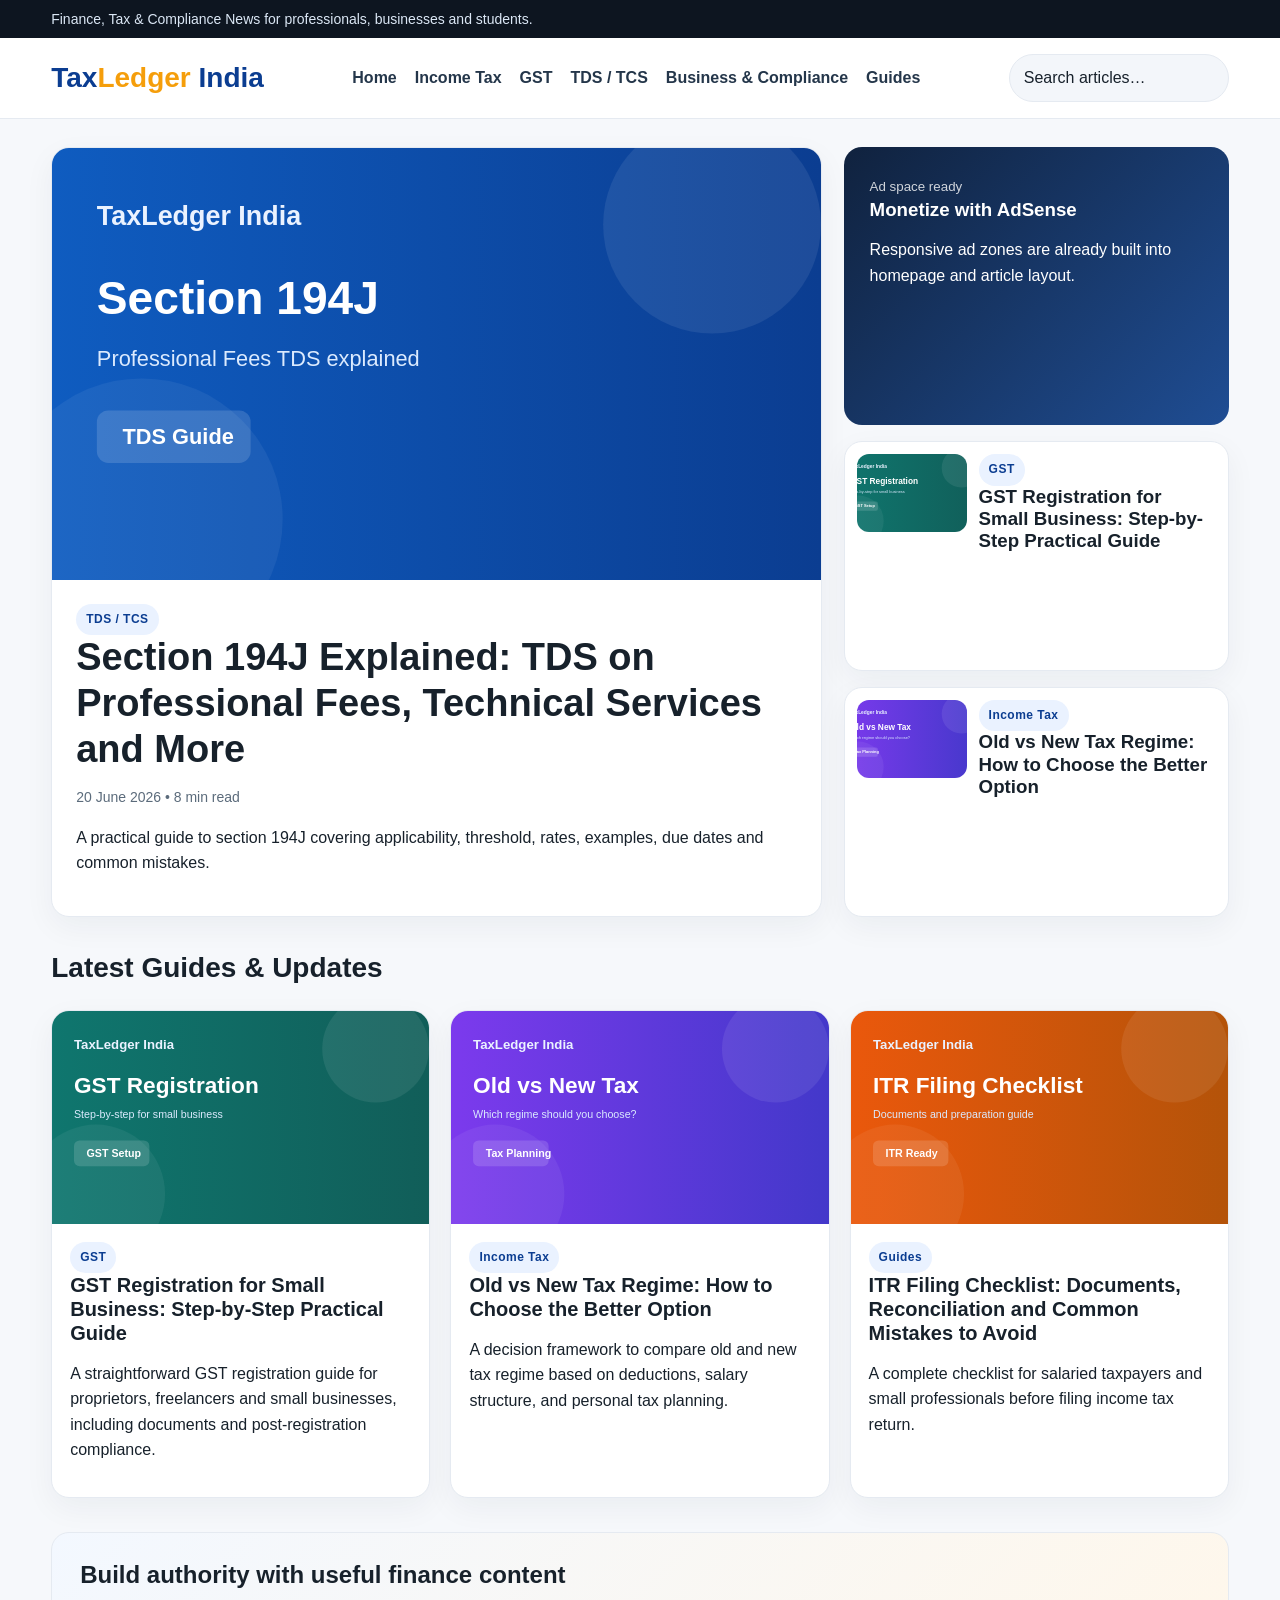
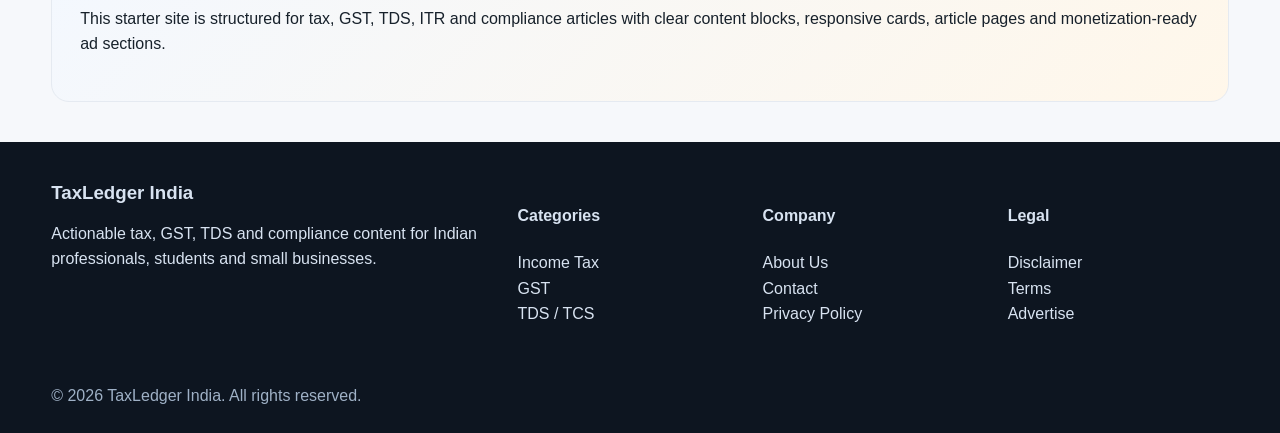
==== index.html @ ecf2db7e "Add files via upload" ====
<!doctype html><html><head><meta charset="utf-8"><meta name="viewport" content="width=device-width,initial-scale=1">
<title>TaxLedger India – Tax, GST, TDS & Compliance News</title><link rel="stylesheet" href="assets/style.css"></head><body>

<div class="topbar"><div class="container">Finance, Tax & Compliance News for professionals, businesses and students.</div></div>
<header class="header">
  <div class="container nav">
    <a class="logo" href="index.html">Tax<span>Ledger</span> India</a>
    <nav class="menu">
      <a href="index.html">Home</a>
      <a href="#">Income Tax</a>
      <a href="#">GST</a>
      <a href="#">TDS / TCS</a>
      <a href="#">Business & Compliance</a>
      <a href="#">Guides</a>
    </nav>
    <div class="search">Search articles…</div>
  </div>
</header>

<main class="container">
  <section class="hero">
    <article class="card hero-main">
      <img src="assets/images/tds-194j.svg" alt="Section 194J Explained: TDS on Professional Fees, Technical Services and More">
      <div class="content">
        <span class="badge">TDS / TCS</span>
        <h1><a href="section-194j-explained.html">Section 194J Explained: TDS on Professional Fees, Technical Services and More</a></h1>
        <p class="meta">20 June 2026 • 8 min read</p>
        <p>A practical guide to section 194J covering applicability, threshold, rates, examples, due dates and common mistakes.</p>
      </div>
    </article>
    <div class="sidebar-list">
      <div class="ad"><small>Ad space ready</small><h3>Monetize with AdSense</h3><p>Responsive ad zones are already built into homepage and article layout.</p></div>
      <div class="card list-item"><img src="assets/images/gst-reg.svg" alt=""><div><span class="badge">GST</span><h3><a href="gst-registration-small-business.html">GST Registration for Small Business: Step-by-Step Practical Guide</a></h3></div></div>
      <div class="card list-item"><img src="assets/images/old-new.svg" alt=""><div><span class="badge">Income Tax</span><h3><a href="old-vs-new-tax-regime.html">Old vs New Tax Regime: How to Choose the Better Option</a></h3></div></div>
    </div>
  </section>
  <section class="section">
    <div class="section-head"><h2>Latest Guides & Updates</h2></div>
    <div class="post-grid"><article class="card post-card"><img src="assets/images/gst-reg.svg" alt="GST Registration for Small Business: Step-by-Step Practical Guide"><div class="body"><span class="badge">GST</span><h3><a href="gst-registration-small-business.html">GST Registration for Small Business: Step-by-Step Practical Guide</a></h3><p>A straightforward GST registration guide for proprietors, freelancers and small businesses, including documents and post-registration compliance.</p></div></article><article class="card post-card"><img src="assets/images/old-new.svg" alt="Old vs New Tax Regime: How to Choose the Better Option"><div class="body"><span class="badge">Income Tax</span><h3><a href="old-vs-new-tax-regime.html">Old vs New Tax Regime: How to Choose the Better Option</a></h3><p>A decision framework to compare old and new tax regime based on deductions, salary structure, and personal tax planning.</p></div></article><article class="card post-card"><img src="assets/images/itr-checklist.svg" alt="ITR Filing Checklist: Documents, Reconciliation and Common Mistakes to Avoid"><div class="body"><span class="badge">Guides</span><h3><a href="itr-filing-checklist.html">ITR Filing Checklist: Documents, Reconciliation and Common Mistakes to Avoid</a></h3><p>A complete checklist for salaried taxpayers and small professionals before filing income tax return.</p></div></article></div>
  </section>
  <section class="section newsletter">
    <h2>Build authority with useful finance content</h2>
    <p>This starter site is structured for tax, GST, TDS, ITR and compliance articles with clear content blocks, responsive cards, article pages and monetization-ready ad sections.</p>
  </section>
</main>

<footer class="footer">
  <div class="container footer-grid">
    <div><h3>TaxLedger India</h3><p>Actionable tax, GST, TDS and compliance content for Indian professionals, students and small businesses.</p></div>
    <div><h4>Categories</h4><p><a href="#">Income Tax</a><br><a href="#">GST</a><br><a href="#">TDS / TCS</a></p></div>
    <div><h4>Company</h4><p><a href="#">About Us</a><br><a href="#">Contact</a><br><a href="#">Privacy Policy</a></p></div>
    <div><h4>Legal</h4><p><a href="#">Disclaimer</a><br><a href="#">Terms</a><br><a href="#">Advertise</a></p></div>
  </div>
  <div class="container" style="padding:0 0 24px;color:#9fb1c6">© <span data-year></span> TaxLedger India. All rights reserved.</div>
</footer>
<script src="assets/main.js"></script>

</body></html>
---- assets/style.css ----
:root{
  --bg:#f6f8fb;--card:#fff;--text:#17212b;--muted:#5b6b7b;--brand:#0f5cc0;--brand2:#0b3d91;--accent:#f59e0b;--border:#e5eaf1;
}
*{box-sizing:border-box} body{margin:0;font-family:Inter,Arial,sans-serif;background:var(--bg);color:var(--text);line-height:1.6}
a{text-decoration:none;color:inherit} img{max-width:100%;display:block}
.container{width:min(1180px,92%);margin:auto}
.topbar{background:#0d1520;color:#dbe7f5;font-size:14px;padding:8px 0}
.header{background:#fff;border-bottom:1px solid var(--border);position:sticky;top:0;z-index:5}
.nav{display:flex;align-items:center;justify-content:space-between;padding:16px 0;gap:20px}
.logo{font-weight:800;font-size:28px;color:var(--brand2)}
.logo span{color:var(--accent)}
.menu{display:flex;gap:18px;flex-wrap:wrap;font-weight:600;color:#24364a}
.hero{display:grid;grid-template-columns:2fr 1fr;gap:22px;margin:28px 0}
.card{background:var(--card);border:1px solid var(--border);border-radius:18px;overflow:hidden;box-shadow:0 10px 30px rgba(20,30,60,.05)}
.hero-main .content{padding:24px}
.badge{display:inline-block;background:#eaf2ff;color:var(--brand2);padding:6px 10px;border-radius:999px;font-size:12px;font-weight:700;letter-spacing:.04em}
h1,h2,h3{line-height:1.2;margin:0 0 10px}
.hero-main h1{font-size:38px}
.meta{color:var(--muted);font-size:14px}
.grid-2{display:grid;grid-template-columns:1fr 1fr;gap:18px}
.section{margin:34px 0}
.section-head{display:flex;justify-content:space-between;align-items:end;margin-bottom:16px}
.section-head h2{font-size:28px}
.post-grid{display:grid;grid-template-columns:repeat(3,1fr);gap:20px}
.post-card .body{padding:18px}
.post-card h3{font-size:20px;margin-bottom:8px}
.sidebar-list{display:grid;gap:16px}
.list-item{display:flex;gap:12px;padding:12px}
.list-item img{width:110px;height:78px;object-fit:cover;border-radius:12px}
.ad{background:linear-gradient(135deg,#10223e,#1f4d93);color:#fff;padding:26px;border-radius:18px}
.ad small{opacity:.8}
.newsletter{background:linear-gradient(135deg,#f3f8ff,#fff7ea);padding:28px;border-radius:18px;border:1px solid var(--border)}
.footer{background:#0d1520;color:#d8e3f1;margin-top:40px}
.footer-grid{display:grid;grid-template-columns:2fr 1fr 1fr 1fr;gap:24px;padding:40px 0}
.footer a{color:#d8e3f1}
.article-wrap{display:grid;grid-template-columns:2.2fr 1fr;gap:24px;margin:30px 0}
.article{padding:0 0 20px}
.article .content{padding:24px}
.article p{margin:0 0 16px}
.article h2{margin:26px 0 10px}
.breadcrumbs{font-size:14px;color:var(--muted);margin:18px 0}
.tag{display:inline-block;background:#f2f5f9;padding:8px 12px;border-radius:999px;margin:4px;font-size:13px}
.search{background:#f3f6fa;border:1px solid var(--border);padding:10px 14px;border-radius:999px;min-width:220px}
@media (max-width:960px){
  .hero,.article-wrap,.footer-grid,.post-grid{grid-template-columns:1fr}
  .grid-2{grid-template-columns:1fr}
  .hero-main h1{font-size:30px}
}
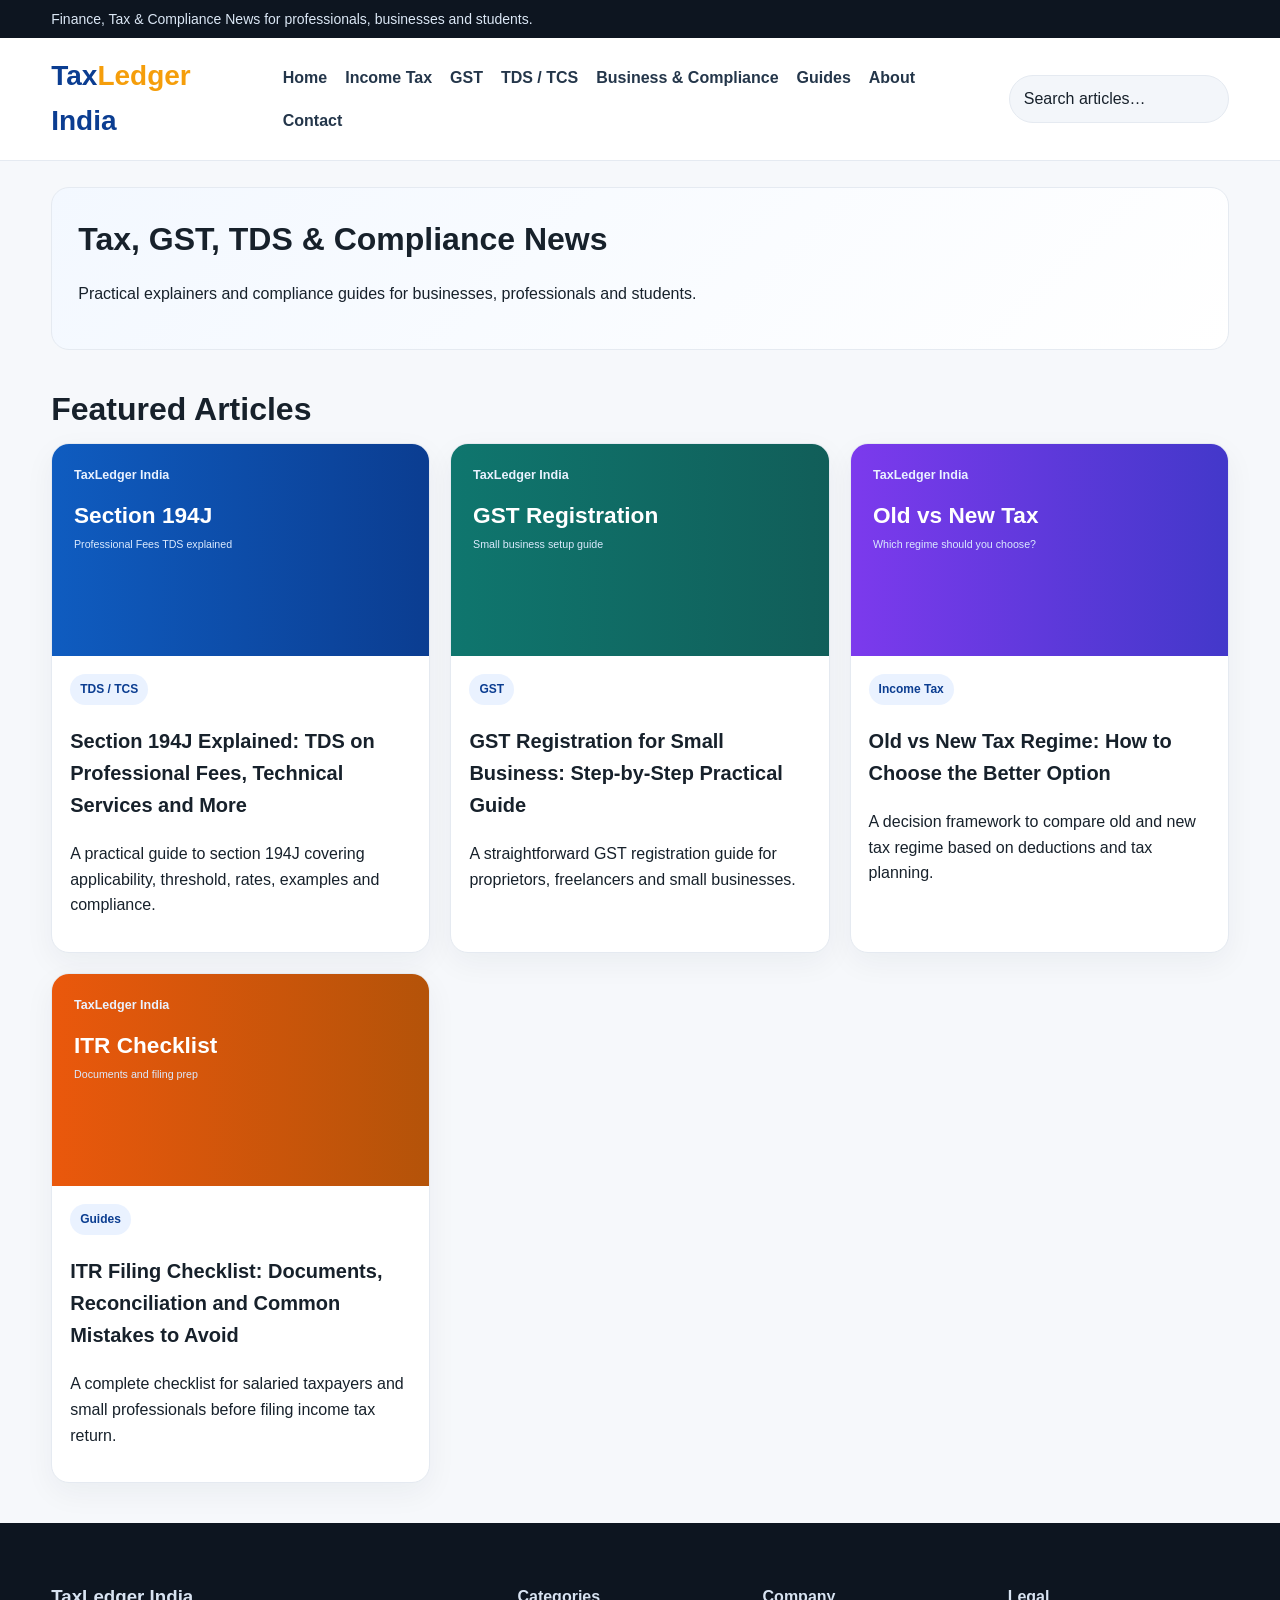
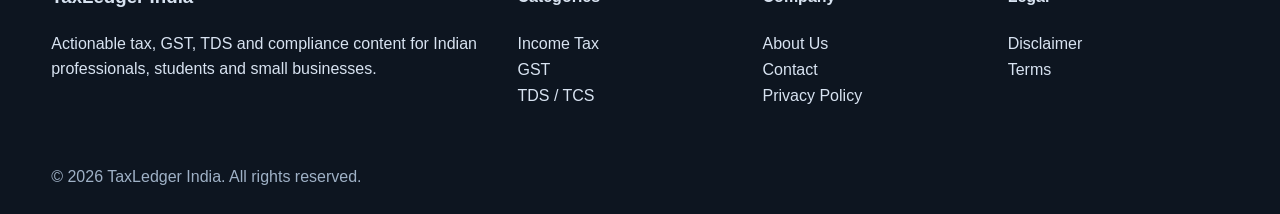
==== commit a89f2c40: "Add files via upload" ====
--- a/index.html
+++ b/index.html
@@ -1,58 +1,3 @@
-<!doctype html><html><head><meta charset="utf-8"><meta name="viewport" content="width=device-width,initial-scale=1">
-<title>TaxLedger India – Tax, GST, TDS & Compliance News</title><link rel="stylesheet" href="assets/style.css"></head><body>
-
-<div class="topbar"><div class="container">Finance, Tax & Compliance News for professionals, businesses and students.</div></div>
-<header class="header">
-  <div class="container nav">
-    <a class="logo" href="index.html">Tax<span>Ledger</span> India</a>
-    <nav class="menu">
-      <a href="index.html">Home</a>
-      <a href="#">Income Tax</a>
-      <a href="#">GST</a>
-      <a href="#">TDS / TCS</a>
-      <a href="#">Business & Compliance</a>
-      <a href="#">Guides</a>
-    </nav>
-    <div class="search">Search articles…</div>
-  </div>
-</header>
-
-<main class="container">
-  <section class="hero">
-    <article class="card hero-main">
-      <img src="assets/images/tds-194j.svg" alt="Section 194J Explained: TDS on Professional Fees, Technical Services and More">
-      <div class="content">
-        <span class="badge">TDS / TCS</span>
-        <h1><a href="section-194j-explained.html">Section 194J Explained: TDS on Professional Fees, Technical Services and More</a></h1>
-        <p class="meta">20 June 2026 • 8 min read</p>
-        <p>A practical guide to section 194J covering applicability, threshold, rates, examples, due dates and common mistakes.</p>
-      </div>
-    </article>
-    <div class="sidebar-list">
-      <div class="ad"><small>Ad space ready</small><h3>Monetize with AdSense</h3><p>Responsive ad zones are already built into homepage and article layout.</p></div>
-      <div class="card list-item"><img src="assets/images/gst-reg.svg" alt=""><div><span class="badge">GST</span><h3><a href="gst-registration-small-business.html">GST Registration for Small Business: Step-by-Step Practical Guide</a></h3></div></div>
-      <div class="card list-item"><img src="assets/images/old-new.svg" alt=""><div><span class="badge">Income Tax</span><h3><a href="old-vs-new-tax-regime.html">Old vs New Tax Regime: How to Choose the Better Option</a></h3></div></div>
-    </div>
-  </section>
-  <section class="section">
-    <div class="section-head"><h2>Latest Guides & Updates</h2></div>
-    <div class="post-grid"><article class="card post-card"><img src="assets/images/gst-reg.svg" alt="GST Registration for Small Business: Step-by-Step Practical Guide"><div class="body"><span class="badge">GST</span><h3><a href="gst-registration-small-business.html">GST Registration for Small Business: Step-by-Step Practical Guide</a></h3><p>A straightforward GST registration guide for proprietors, freelancers and small businesses, including documents and post-registration compliance.</p></div></article><article class="card post-card"><img src="assets/images/old-new.svg" alt="Old vs New Tax Regime: How to Choose the Better Option"><div class="body"><span class="badge">Income Tax</span><h3><a href="old-vs-new-tax-regime.html">Old vs New Tax Regime: How to Choose the Better Option</a></h3><p>A decision framework to compare old and new tax regime based on deductions, salary structure, and personal tax planning.</p></div></article><article class="card post-card"><img src="assets/images/itr-checklist.svg" alt="ITR Filing Checklist: Documents, Reconciliation and Common Mistakes to Avoid"><div class="body"><span class="badge">Guides</span><h3><a href="itr-filing-checklist.html">ITR Filing Checklist: Documents, Reconciliation and Common Mistakes to Avoid</a></h3><p>A complete checklist for salaried taxpayers and small professionals before filing income tax return.</p></div></article></div>
-  </section>
-  <section class="section newsletter">
-    <h2>Build authority with useful finance content</h2>
-    <p>This starter site is structured for tax, GST, TDS, ITR and compliance articles with clear content blocks, responsive cards, article pages and monetization-ready ad sections.</p>
-  </section>
-</main>
-
-<footer class="footer">
-  <div class="container footer-grid">
-    <div><h3>TaxLedger India</h3><p>Actionable tax, GST, TDS and compliance content for Indian professionals, students and small businesses.</p></div>
-    <div><h4>Categories</h4><p><a href="#">Income Tax</a><br><a href="#">GST</a><br><a href="#">TDS / TCS</a></p></div>
-    <div><h4>Company</h4><p><a href="#">About Us</a><br><a href="#">Contact</a><br><a href="#">Privacy Policy</a></p></div>
-    <div><h4>Legal</h4><p><a href="#">Disclaimer</a><br><a href="#">Terms</a><br><a href="#">Advertise</a></p></div>
-  </div>
-  <div class="container" style="padding:0 0 24px;color:#9fb1c6">© <span data-year></span> TaxLedger India. All rights reserved.</div>
-</footer>
-<script src="assets/main.js"></script>
-
-</body></html>+<!doctype html><html><head><meta charset="utf-8"><meta name="viewport" content="width=device-width,initial-scale=1"><title>TaxLedger India</title><link rel="stylesheet" href="assets/style.css"></head><body><div class="topbar"><div class="container">Finance, Tax & Compliance News for professionals, businesses and students.</div></div>
+<header class="header"><div class="container nav"><a class="logo" href="index.html">Tax<span>Ledger</span> India</a><nav class="menu">
+<a href="index.html">Home</a><a href="income-tax.html">Income Tax</a><a href="gst.html">GST</a><a href="tds-tcs.html">TDS / TCS</a><a href="business-compliance.html">Business & Compliance</a><a href="guides.html">Guides</a><a href="about.html">About</a><a href="contact.html">Contact</a></nav><div class="search">Search articles…</div></div></header><main class="container"><section class="category-hero"><h1>Tax, GST, TDS & Compliance News</h1><p>Practical explainers and compliance guides for businesses, professionals and students.</p></section><section class="section"><div class="section-head"><h2>Featured Articles</h2></div><div class="post-grid"><article class="card post-card"><img src="assets/images/tds-194j.svg" alt=""><div class="body"><span class="badge">TDS / TCS</span><h3><a href="section-194j-explained.html">Section 194J Explained: TDS on Professional Fees, Technical Services and More</a></h3><p>A practical guide to section 194J covering applicability, threshold, rates, examples and compliance.</p></div></article><article class="card post-card"><img src="assets/images/gst-reg.svg" alt=""><div class="body"><span class="badge">GST</span><h3><a href="gst-registration-small-business.html">GST Registration for Small Business: Step-by-Step Practical Guide</a></h3><p>A straightforward GST registration guide for proprietors, freelancers and small businesses.</p></div></article><article class="card post-card"><img src="assets/images/old-new.svg" alt=""><div class="body"><span class="badge">Income Tax</span><h3><a href="old-vs-new-tax-regime.html">Old vs New Tax Regime: How to Choose the Better Option</a></h3><p>A decision framework to compare old and new tax regime based on deductions and tax planning.</p></div></article><article class="card post-card"><img src="assets/images/itr-checklist.svg" alt=""><div class="body"><span class="badge">Guides</span><h3><a href="itr-filing-checklist.html">ITR Filing Checklist: Documents, Reconciliation and Common Mistakes to Avoid</a></h3><p>A complete checklist for salaried taxpayers and small professionals before filing income tax return.</p></div></article></div></section></main><footer class="footer"><div class="container footer-grid"><div><h3>TaxLedger India</h3><p>Actionable tax, GST, TDS and compliance content for Indian professionals, students and small businesses.</p></div><div><h4>Categories</h4><p><a href="income-tax.html">Income Tax</a><br><a href="gst.html">GST</a><br><a href="tds-tcs.html">TDS / TCS</a></p></div><div><h4>Company</h4><p><a href="about.html">About Us</a><br><a href="contact.html">Contact</a><br><a href="privacy-policy.html">Privacy Policy</a></p></div><div><h4>Legal</h4><p><a href="disclaimer.html">Disclaimer</a><br><a href="terms.html">Terms</a></p></div></div><div class="container" style="padding:0 0 24px;color:#9fb1c6">© <span data-year></span> TaxLedger India. All rights reserved.</div></footer><script src="assets/main.js"></script></body></html>
--- a/assets/style.css
+++ b/assets/style.css
@@ -1,49 +1,15 @@
 
-:root{
-  --bg:#f6f8fb;--card:#fff;--text:#17212b;--muted:#5b6b7b;--brand:#0f5cc0;--brand2:#0b3d91;--accent:#f59e0b;--border:#e5eaf1;
-}
+:root{--bg:#f6f8fb;--card:#fff;--text:#17212b;--muted:#5b6b7b;--brand:#0f5cc0;--brand2:#0b3d91;--accent:#f59e0b;--border:#e5eaf1}
 *{box-sizing:border-box} body{margin:0;font-family:Inter,Arial,sans-serif;background:var(--bg);color:var(--text);line-height:1.6}
 a{text-decoration:none;color:inherit} img{max-width:100%;display:block}
-.container{width:min(1180px,92%);margin:auto}
-.topbar{background:#0d1520;color:#dbe7f5;font-size:14px;padding:8px 0}
-.header{background:#fff;border-bottom:1px solid var(--border);position:sticky;top:0;z-index:5}
-.nav{display:flex;align-items:center;justify-content:space-between;padding:16px 0;gap:20px}
-.logo{font-weight:800;font-size:28px;color:var(--brand2)}
-.logo span{color:var(--accent)}
-.menu{display:flex;gap:18px;flex-wrap:wrap;font-weight:600;color:#24364a}
-.hero{display:grid;grid-template-columns:2fr 1fr;gap:22px;margin:28px 0}
+.container{width:min(1180px,92%);margin:auto}.topbar{background:#0d1520;color:#dbe7f5;font-size:14px;padding:8px 0}
+.header{background:#fff;border-bottom:1px solid var(--border);position:sticky;top:0;z-index:5}.nav{display:flex;align-items:center;justify-content:space-between;padding:16px 0;gap:20px}
+.logo{font-weight:800;font-size:28px;color:var(--brand2)}.logo span{color:var(--accent)}
+.menu{display:flex;gap:18px;flex-wrap:wrap;font-weight:600;color:#24364a}.search{background:#f3f6fa;border:1px solid var(--border);padding:10px 14px;border-radius:999px;min-width:220px}
 .card{background:var(--card);border:1px solid var(--border);border-radius:18px;overflow:hidden;box-shadow:0 10px 30px rgba(20,30,60,.05)}
-.hero-main .content{padding:24px}
-.badge{display:inline-block;background:#eaf2ff;color:var(--brand2);padding:6px 10px;border-radius:999px;font-size:12px;font-weight:700;letter-spacing:.04em}
-h1,h2,h3{line-height:1.2;margin:0 0 10px}
-.hero-main h1{font-size:38px}
-.meta{color:var(--muted);font-size:14px}
-.grid-2{display:grid;grid-template-columns:1fr 1fr;gap:18px}
-.section{margin:34px 0}
-.section-head{display:flex;justify-content:space-between;align-items:end;margin-bottom:16px}
-.section-head h2{font-size:28px}
-.post-grid{display:grid;grid-template-columns:repeat(3,1fr);gap:20px}
-.post-card .body{padding:18px}
-.post-card h3{font-size:20px;margin-bottom:8px}
-.sidebar-list{display:grid;gap:16px}
-.list-item{display:flex;gap:12px;padding:12px}
-.list-item img{width:110px;height:78px;object-fit:cover;border-radius:12px}
-.ad{background:linear-gradient(135deg,#10223e,#1f4d93);color:#fff;padding:26px;border-radius:18px}
-.ad small{opacity:.8}
-.newsletter{background:linear-gradient(135deg,#f3f8ff,#fff7ea);padding:28px;border-radius:18px;border:1px solid var(--border)}
-.footer{background:#0d1520;color:#d8e3f1;margin-top:40px}
-.footer-grid{display:grid;grid-template-columns:2fr 1fr 1fr 1fr;gap:24px;padding:40px 0}
-.footer a{color:#d8e3f1}
-.article-wrap{display:grid;grid-template-columns:2.2fr 1fr;gap:24px;margin:30px 0}
-.article{padding:0 0 20px}
-.article .content{padding:24px}
-.article p{margin:0 0 16px}
-.article h2{margin:26px 0 10px}
-.breadcrumbs{font-size:14px;color:var(--muted);margin:18px 0}
-.tag{display:inline-block;background:#f2f5f9;padding:8px 12px;border-radius:999px;margin:4px;font-size:13px}
-.search{background:#f3f6fa;border:1px solid var(--border);padding:10px 14px;border-radius:999px;min-width:220px}
-@media (max-width:960px){
-  .hero,.article-wrap,.footer-grid,.post-grid{grid-template-columns:1fr}
-  .grid-2{grid-template-columns:1fr}
-  .hero-main h1{font-size:30px}
-}
+.badge{display:inline-block;background:#eaf2ff;color:var(--brand2);padding:6px 10px;border-radius:999px;font-size:12px;font-weight:700}
+.post-grid{display:grid;grid-template-columns:repeat(3,1fr);gap:20px}.post-card .body{padding:18px}.post-card h3{font-size:20px}
+.section{margin:34px 0}.section-head h2,.category-hero h1{font-size:32px;margin:0 0 8px}.category-hero{padding:26px;border-radius:18px;background:linear-gradient(135deg,#f3f8ff,#fff);border:1px solid var(--border);margin:26px 0}
+.footer{background:#0d1520;color:#d8e3f1;margin-top:40px}.footer-grid{display:grid;grid-template-columns:2fr 1fr 1fr 1fr;gap:24px;padding:40px 0}.footer a{color:#d8e3f1}
+.article-wrap{display:grid;grid-template-columns:2.2fr 1fr;gap:24px;margin:30px 0}.article .content,.page-card{padding:24px}.meta{color:var(--muted);font-size:14px}.ad{background:linear-gradient(135deg,#10223e,#1f4d93);color:#fff;padding:26px;border-radius:18px}
+@media (max-width:960px){.post-grid,.article-wrap,.footer-grid{grid-template-columns:1fr}.nav{flex-wrap:wrap}}
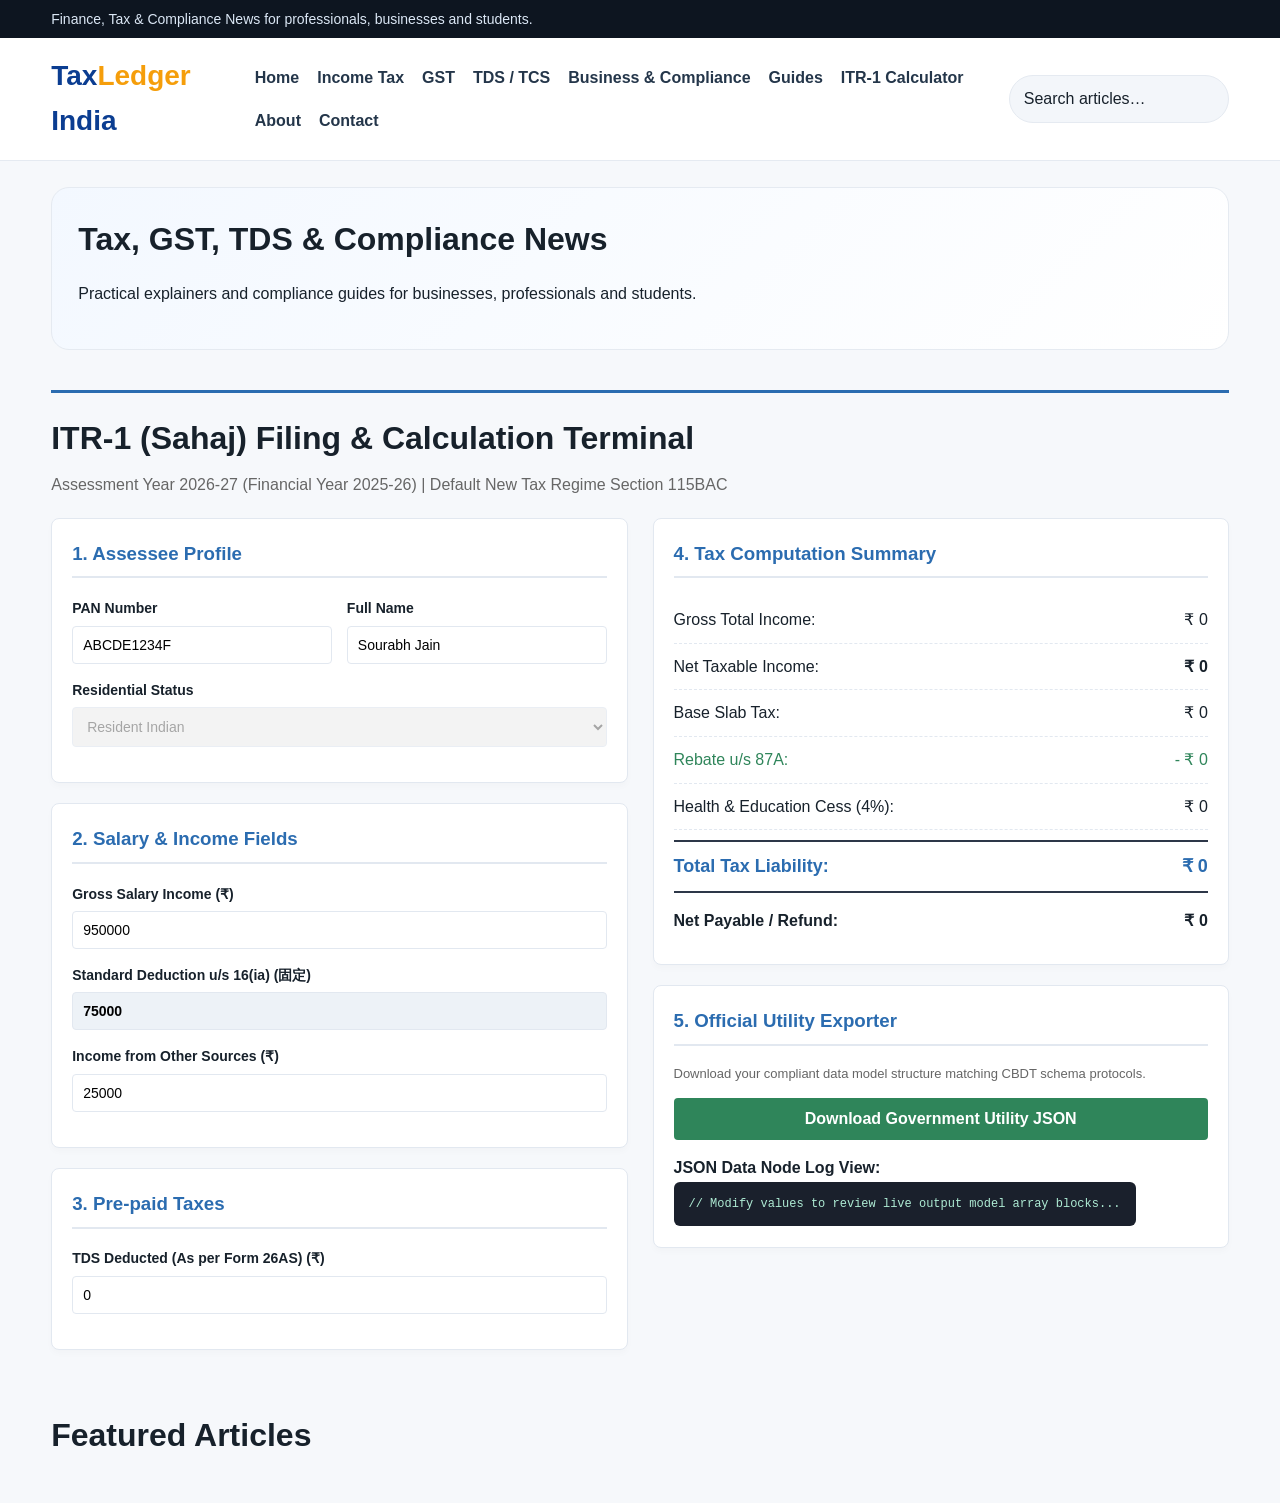
==== commit 6312bace: "Update index.html" ====
--- a/index.html
+++ b/index.html
@@ -1,3 +1,240 @@
-<!doctype html><html><head><meta charset="utf-8"><meta name="viewport" content="width=device-width,initial-scale=1"><title>TaxLedger India</title><link rel="stylesheet" href="assets/style.css"></head><body><div class="topbar"><div class="container">Finance, Tax & Compliance News for professionals, businesses and students.</div></div>
-<header class="header"><div class="container nav"><a class="logo" href="index.html">Tax<span>Ledger</span> India</a><nav class="menu">
-<a href="index.html">Home</a><a href="income-tax.html">Income Tax</a><a href="gst.html">GST</a><a href="tds-tcs.html">TDS / TCS</a><a href="business-compliance.html">Business & Compliance</a><a href="guides.html">Guides</a><a href="about.html">About</a><a href="contact.html">Contact</a></nav><div class="search">Search articles…</div></div></header><main class="container"><section class="category-hero"><h1>Tax, GST, TDS & Compliance News</h1><p>Practical explainers and compliance guides for businesses, professionals and students.</p></section><section class="section"><div class="section-head"><h2>Featured Articles</h2></div><div class="post-grid"><article class="card post-card"><img src="assets/images/tds-194j.svg" alt=""><div class="body"><span class="badge">TDS / TCS</span><h3><a href="section-194j-explained.html">Section 194J Explained: TDS on Professional Fees, Technical Services and More</a></h3><p>A practical guide to section 194J covering applicability, threshold, rates, examples and compliance.</p></div></article><article class="card post-card"><img src="assets/images/gst-reg.svg" alt=""><div class="body"><span class="badge">GST</span><h3><a href="gst-registration-small-business.html">GST Registration for Small Business: Step-by-Step Practical Guide</a></h3><p>A straightforward GST registration guide for proprietors, freelancers and small businesses.</p></div></article><article class="card post-card"><img src="assets/images/old-new.svg" alt=""><div class="body"><span class="badge">Income Tax</span><h3><a href="old-vs-new-tax-regime.html">Old vs New Tax Regime: How to Choose the Better Option</a></h3><p>A decision framework to compare old and new tax regime based on deductions and tax planning.</p></div></article><article class="card post-card"><img src="assets/images/itr-checklist.svg" alt=""><div class="body"><span class="badge">Guides</span><h3><a href="itr-filing-checklist.html">ITR Filing Checklist: Documents, Reconciliation and Common Mistakes to Avoid</a></h3><p>A complete checklist for salaried taxpayers and small professionals before filing income tax return.</p></div></article></div></section></main><footer class="footer"><div class="container footer-grid"><div><h3>TaxLedger India</h3><p>Actionable tax, GST, TDS and compliance content for Indian professionals, students and small businesses.</p></div><div><h4>Categories</h4><p><a href="income-tax.html">Income Tax</a><br><a href="gst.html">GST</a><br><a href="tds-tcs.html">TDS / TCS</a></p></div><div><h4>Company</h4><p><a href="about.html">About Us</a><br><a href="contact.html">Contact</a><br><a href="privacy-policy.html">Privacy Policy</a></p></div><div><h4>Legal</h4><p><a href="disclaimer.html">Disclaimer</a><br><a href="terms.html">Terms</a></p></div></div><div class="container" style="padding:0 0 24px;color:#9fb1c6">© <span data-year></span> TaxLedger India. All rights reserved.</div></footer><script src="assets/main.js"></script></body></html>+<!doctype html>
+<html>
+<head>
+    <meta charset="utf-8">
+    <meta name="viewport" content="width=device-width,initial-scale=1">
+    <title>TaxLedger India</title>
+    <link rel="stylesheet" href="assets/style.css">
+    <style>
+        /* Embedded Terminal Styles for the Calculator Engine */
+        :root {
+            --calc-primary: #2b6cb0;
+            --calc-success: #2f855a;
+            --calc-danger: #c53030;
+            --calc-border: #e2e8f0;
+        }
+        .calc-section {
+            margin: 40px 0;
+            padding-top: 20px;
+            border-top: 3px solid var(--calc-primary);
+        }
+        .calc-grid {
+            display: grid;
+            grid-template-columns: 1fr 1fr;
+            gap: 25px;
+            margin-top: 20px;
+        }
+        @media (max-width: 850px) {
+            .calc-grid { grid-template-columns: 1fr; }
+        }
+        .calc-card {
+            background: #ffffff;
+            border: 1px solid var(--calc-border);
+            border-radius: 8px;
+            padding: 20px;
+            box-shadow: 0 4px 6px rgba(0,0,0,0.02);
+            margin-bottom: 20px;
+        }
+        .calc-card h3 {
+            margin-top: 0;
+            border-bottom: 2px solid var(--calc-border);
+            padding-bottom: 8px;
+            color: var(--calc-primary);
+        }
+        .form-group {
+            margin-bottom: 15px;
+        }
+        .form-group label {
+            display: block;
+            font-weight: 600;
+            margin-bottom: 6px;
+            font-size: 14px;
+        }
+        .form-group input, .form-group select {
+            width: 100%;
+            padding: 10px;
+            border: 1px solid var(--calc-border);
+            border-radius: 4px;
+            box-sizing: border-box;
+            font-size: 14px;
+        }
+        .readonly-input {
+            background-color: #edf2f7;
+            font-weight: bold;
+        }
+        .calc-row {
+            display: flex;
+            gap: 15px;
+        }
+        .calc-row .form-group { flex: 1; }
+        .calc-btn {
+            background-color: var(--calc-success);
+            color: white;
+            padding: 12px 24px;
+            border: none;
+            border-radius: 4px;
+            font-size: 16px;
+            font-weight: bold;
+            cursor: pointer;
+            width: 100%;
+            transition: background 0.2s;
+        }
+        .calc-btn:hover { background-color: #22543d; }
+        .summary-item {
+            display: flex;
+            justify-content: space-between;
+            padding: 10px 0;
+            border-bottom: 1px dashed var(--calc-border);
+        }
+        .summary-item.total {
+            border-top: 2px solid #2d3748;
+            border-bottom: 2px solid #2d3748;
+            font-weight: bold;
+            font-size: 18px;
+            color: var(--calc-primary);
+            margin-top: 10px;
+        }
+        .calc-pre {
+            background: #1a202c;
+            color: #aeebd4;
+            padding: 15px;
+            border-radius: 6px;
+            overflow-x: auto;
+            max-height: 250px;
+            font-size: 12px;
+            text-align: left;
+        }
+    </style>
+</head>
+<body>
+    <div class="topbar">
+        <div class="container">Finance, Tax & Compliance News for professionals, businesses and students.</div>
+    </div>
+
+    <header class="header">
+        <div class="container nav">
+            <a class="logo" href="index.html">Tax<span>Ledger</span> India</a>
+            <nav class="menu">
+                <a href="index.html">Home</a>
+                <a href="income-tax.html">Income Tax</a>
+                <a href="gst.html">GST</a>
+                <a href="tds-tcs.html">TDS / TCS</a>
+                <a href="business-compliance.html">Business & Compliance</a>
+                <a href="guides.html">Guides</a>
+                <!-- Added Anchor Menu Item Link to scroll smoothly straight down to the terminal -->
+                <a href="#itr1-terminal">ITR-1 Calculator</a>
+                <a href="about.html">About</a>
+                <a href="contact.html">Contact</a>
+            </nav>
+            <div class="search">Search articles…</div>
+        </div>
+    </header>
+
+    <main class="container">
+        <section class="category-hero">
+            <h1>Tax, GST, TDS & Compliance News</h1>
+            <p>Practical explainers and compliance guides for businesses, professionals and students.</p>
+        </section>
+
+        <!-- Dynamic ITR-1 Engine Container -->
+        <section class="calc-section" id="itr1-terminal">
+            <div class="section-head">
+                <h2>ITR-1 (Sahaj) Filing & Calculation Terminal</h2>
+                <p style="color:#666; margin: 5px 0 0 0;">Assessment Year 2026-27 (Financial Year 2025-26) | Default New Tax Regime Section 115BAC</p>
+            </div>
+            
+            <div class="calc-grid">
+                <!-- Left Hand Side inputs panel -->
+                <div>
+                    <div class="calc-card">
+                        <h3>1. Assessee Profile</h3>
+                        <div class="calc-row">
+                            <div class="form-group">
+                                <label>PAN Number</label>
+                                <input type="text" id="pan" value="ABCDE1234F">
+                            </div>
+                            <div class="form-group">
+                                <label>Full Name</label>
+                                <input type="text" id="fullname" value="Sourabh Jain">
+                            </div>
+                        </div>
+                        <div class="form-group">
+                            <label>Residential Status</label>
+                            <select disabled><option>Resident Indian</option></select>
+                        </div>
+                    </div>
+
+                    <div class="calc-card">
+                        <h3>2. Salary & Income Fields</h3>
+                        <div class="form-group">
+                            <label>Gross Salary Income (₹)</label>
+                            <input type="number" id="gross_salary" value="950000" oninput="calculateTax()">
+                        </div>
+                        <div class="form-group">
+                            <label>Standard Deduction u/s 16(ia) (固定)</label>
+                            <input type="number" id="std_deduction" value="75000" class="readonly-input" readonly>
+                        </div>
+                        <div class="form-group">
+                            <label>Income from Other Sources (₹)</label>
+                            <input type="number" id="other_income" value="25000" oninput="calculateTax()">
+                        </div>
+                    </div>
+                    
+                    <div class="calc-card">
+                        <h3>3. Pre-paid Taxes</h3>
+                        <div class="form-group">
+                            <label>TDS Deducted (As per Form 26AS) (₹)</label>
+                            <input type="number" id="tds" value="0" oninput="calculateTax()">
+                        </div>
+                    </div>
+                </div>
+
+                <!-- Right Hand Side computing summary values panel -->
+                <div>
+                    <div class="calc-card">
+                        <h3>4. Tax Computation Summary</h3>
+                        <div class="summary-item">
+                            <span>Gross Total Income:</span>
+                            <span>₹ <span id="lbl_gti">0</span></span>
+                        </div>
+                        <div class="summary-item">
+                            <span>Net Taxable Income:</span>
+                            <span style="font-weight:600;">₹ <span id="lbl_nti">0</span></span>
+                        </div>
+                        <div class="summary-item">
+                            <span>Base Slab Tax:</span>
+                            <span>₹ <span id="lbl_basetax">0</span></span>
+                        </div>
+                        <div class="summary-item" style="color:var(--calc-success);">
+                            <span>Rebate u/s 87A:</span>
+                            <span>- ₹ <span id="lbl_rebate">0</span></span>
+                        </div>
+                        <div class="summary-item">
+                            <span>Health & Education Cess (4%):</span>
+                            <span>₹ <span id="lbl_cess">0</span></span>
+                        </div>
+                        <div class="summary-item total">
+                            <span>Total Tax Liability:</span>
+                            <span>₹ <span id="lbl_totalliability">0</span></span>
+                        </div>
+                        <div class="summary-item" style="font-weight:bold; border:none; margin-top:5px;">
+                            <span id="lbl_refund_type">Net Payable / Refund:</span>
+                            <span id="lbl_final_status">₹ 0</span>
+                        </div>
+                    </div>
+
+                    <div class="calc-card">
+                        <h3>5. Official Utility Exporter</h3>
+                        <p style="font-size:13px; color:#666; margin-top:0;">Download your compliant data model structure matching CBDT schema protocols.</p>
+                        <button class="calc-btn" onclick="generateJSON()">Download Government Utility JSON</button>
+                        <h4 style="margin-top:15px; margin-bottom:5px;">JSON Data Node Log View:</h4>
+                        <pre><code class="calc-pre" id="json_preview">// Modify values to review live output model array blocks...</code></pre>
+                    </div>
+                </div>
+            </div>
+        </section>
+
+        <!-- Your Existing Featured Articles Section -->
+        <section class="section">
+            <div class="section-head"><h2>Featured Articles</h2></div>
+            <div class="post-grid">
